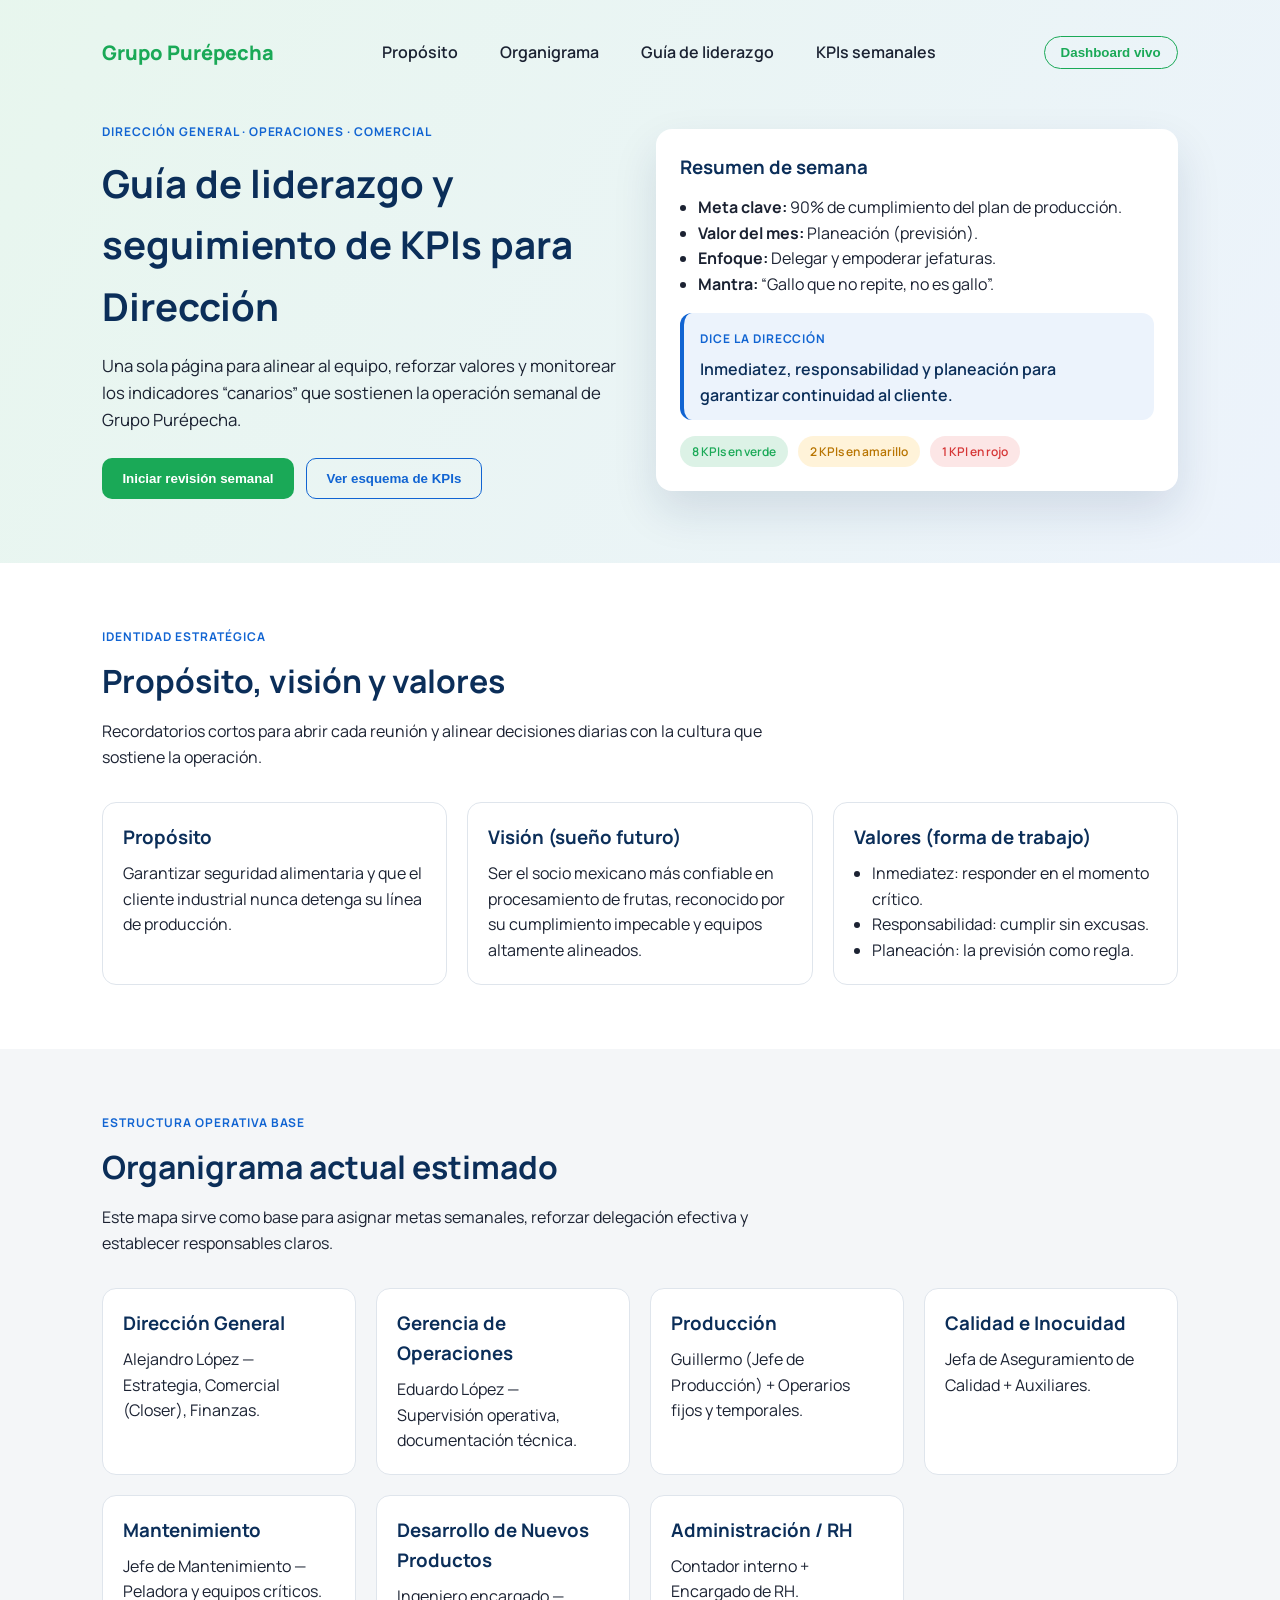
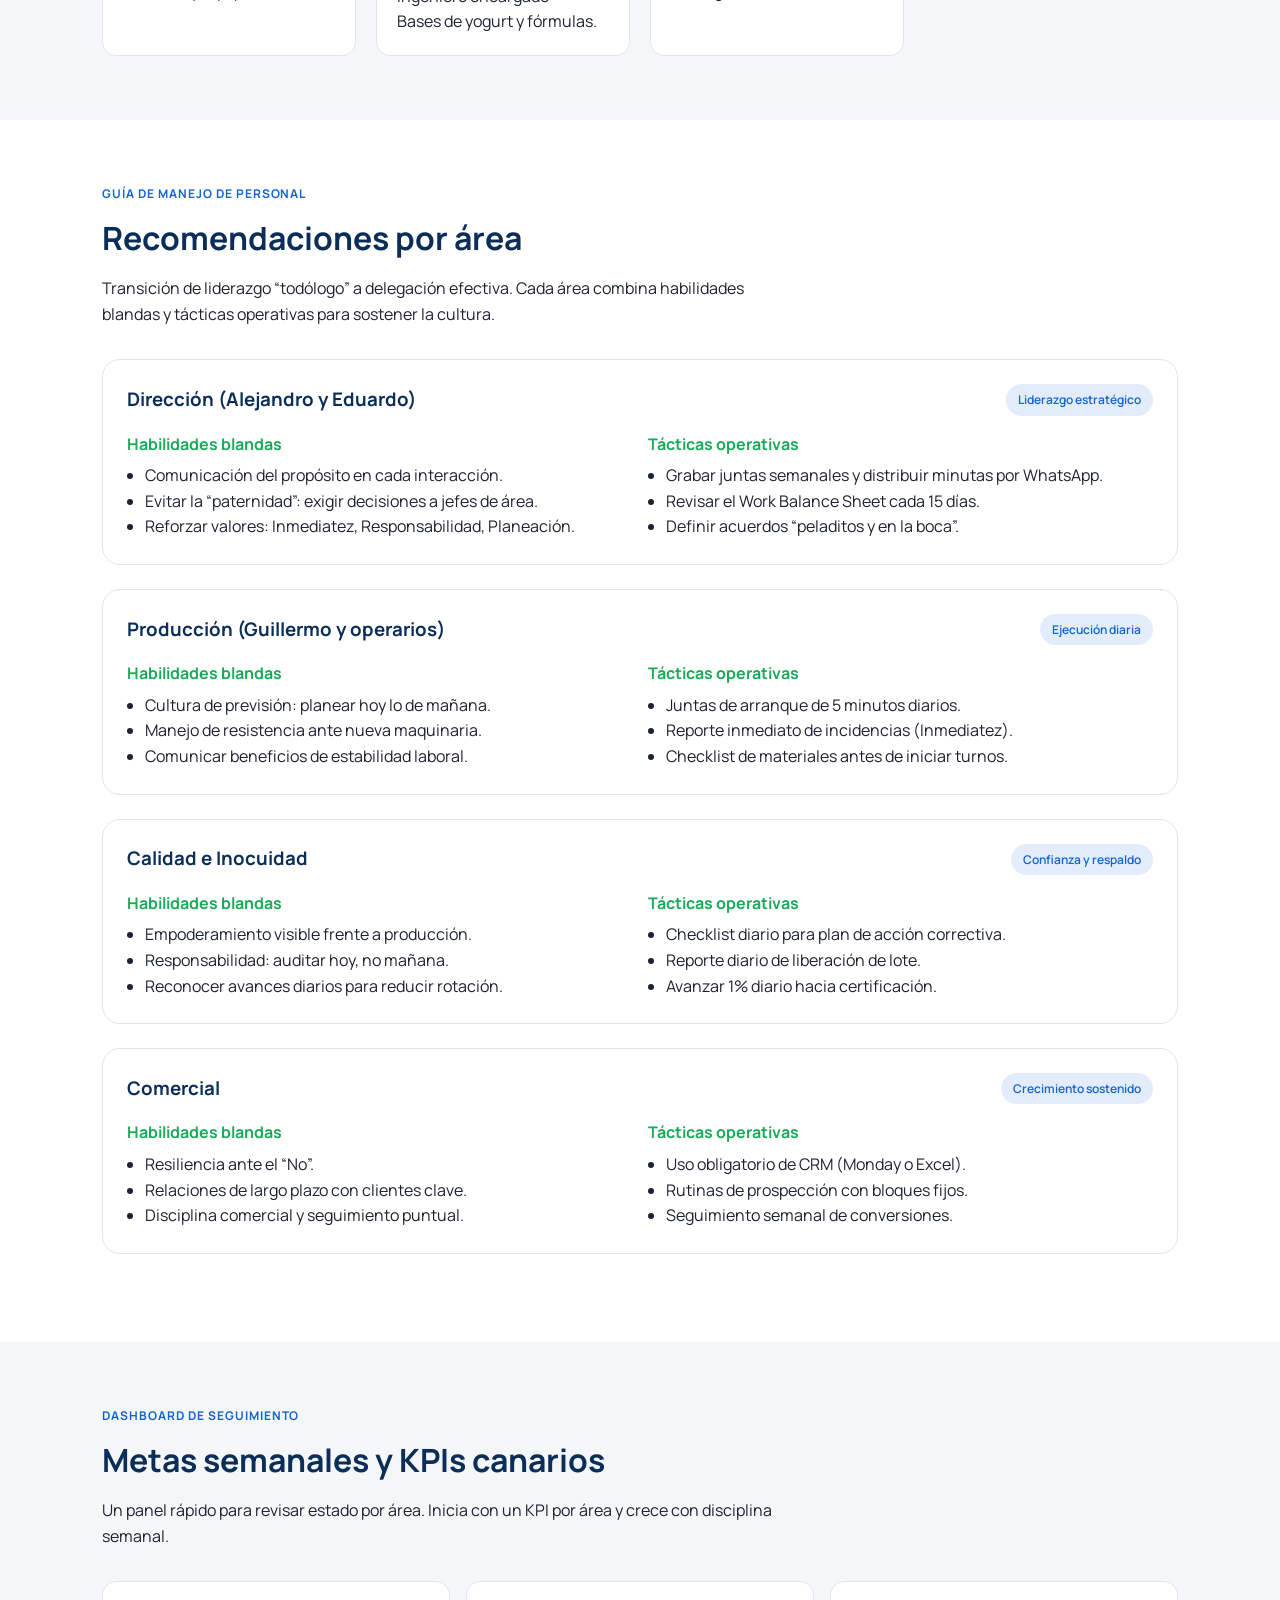
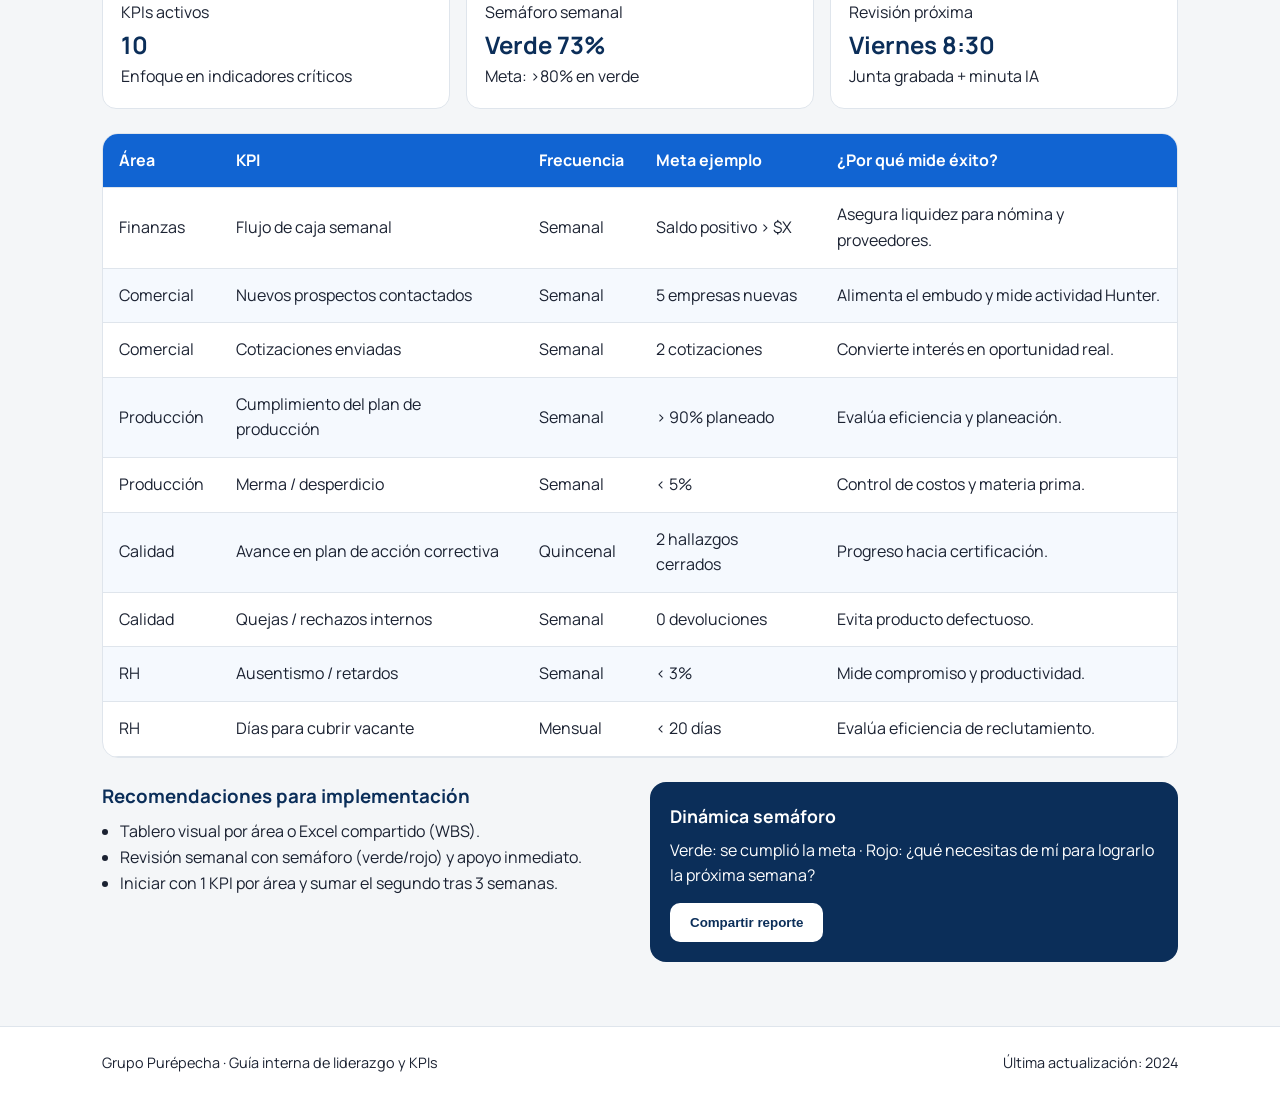
==== index.html @ 1cf467c3 "Add public assets for preview" ====
<!DOCTYPE html>
<html lang="es">
<head>
  <meta charset="UTF-8" />
  <meta name="viewport" content="width=device-width, initial-scale=1" />
  <title>Guía de Liderazgo & KPIs | Grupo Purépecha</title>
  <link rel="stylesheet" href="styles.css" />
  <link rel="preconnect" href="https://fonts.googleapis.com" />
  <link rel="preconnect" href="https://fonts.gstatic.com" crossorigin />
  <link
    href="https://fonts.googleapis.com/css2?family=Manrope:wght@400;500;600;700;800&display=swap"
    rel="stylesheet"
  />
</head>
<body>
  <header class="hero" id="inicio">
    <nav class="nav">
      <div class="logo">Grupo Purépecha</div>
      <div class="nav-links">
        <a href="#proposito">Propósito</a>
        <a href="#organigrama">Organigrama</a>
        <a href="#guia">Guía de liderazgo</a>
        <a href="#kpis">KPIs semanales</a>
      </div>
      <button class="nav-cta">Dashboard vivo</button>
    </nav>

    <section class="hero-content">
      <div>
        <p class="eyebrow">Dirección General · Operaciones · Comercial</p>
        <h1>Guía de liderazgo y seguimiento de KPIs para Dirección</h1>
        <p class="hero-lead">
          Una sola página para alinear al equipo, reforzar valores y monitorear los indicadores
          “canarios” que sostienen la operación semanal de Grupo Purépecha.
        </p>
        <div class="hero-actions">
          <button class="primary">Iniciar revisión semanal</button>
          <button class="ghost">Ver esquema de KPIs</button>
        </div>
      </div>
      <div class="hero-card">
        <h3>Resumen de semana</h3>
        <ul>
          <li><strong>Meta clave:</strong> 90% de cumplimiento del plan de producción.</li>
          <li><strong>Valor del mes:</strong> Planeación (previsión).</li>
          <li><strong>Enfoque:</strong> Delegar y empoderar jefaturas.</li>
          <li><strong>Mantra:</strong> “Gallo que no repite, no es gallo”.</li>
        </ul>
        <div class="quote">
          <span>Dice la Dirección</span>
          <p>Inmediatez, responsabilidad y planeación para garantizar continuidad al cliente.</p>
        </div>
        <div class="pill-row">
          <span class="pill success">8 KPIs en verde</span>
          <span class="pill warning">2 KPIs en amarillo</span>
          <span class="pill danger">1 KPI en rojo</span>
        </div>
      </div>
    </section>
  </header>

  <main>
    <section class="section" id="proposito">
      <div class="section-header">
        <p class="eyebrow">Identidad estratégica</p>
        <h2>Propósito, visión y valores</h2>
        <p>
          Recordatorios cortos para abrir cada reunión y alinear decisiones diarias con la cultura
          que sostiene la operación.
        </p>
      </div>
      <div class="grid three">
        <article class="card">
          <h3>Propósito</h3>
          <p>
            Garantizar seguridad alimentaria y que el cliente industrial nunca detenga su línea de
            producción.
          </p>
        </article>
        <article class="card">
          <h3>Visión (sueño futuro)</h3>
          <p>
            Ser el socio mexicano más confiable en procesamiento de frutas, reconocido por su
            cumplimiento impecable y equipos altamente alineados.
          </p>
        </article>
        <article class="card">
          <h3>Valores (forma de trabajo)</h3>
          <ul>
            <li>Inmediatez: responder en el momento crítico.</li>
            <li>Responsabilidad: cumplir sin excusas.</li>
            <li>Planeación: la previsión como regla.</li>
          </ul>
        </article>
      </div>
    </section>

    <section class="section soft" id="organigrama">
      <div class="section-header">
        <p class="eyebrow">Estructura operativa base</p>
        <h2>Organigrama actual estimado</h2>
        <p>
          Este mapa sirve como base para asignar metas semanales, reforzar delegación efectiva y
          establecer responsables claros.
        </p>
      </div>
      <div class="grid two">
        <article class="card">
          <h3>Dirección General</h3>
          <p>Alejandro López — Estrategia, Comercial (Closer), Finanzas.</p>
        </article>
        <article class="card">
          <h3>Gerencia de Operaciones</h3>
          <p>Eduardo López — Supervisión operativa, documentación técnica.</p>
        </article>
        <article class="card">
          <h3>Producción</h3>
          <p>Guillermo (Jefe de Producción) + Operarios fijos y temporales.</p>
        </article>
        <article class="card">
          <h3>Calidad e Inocuidad</h3>
          <p>Jefa de Aseguramiento de Calidad + Auxiliares.</p>
        </article>
        <article class="card">
          <h3>Mantenimiento</h3>
          <p>Jefe de Mantenimiento — Peladora y equipos críticos.</p>
        </article>
        <article class="card">
          <h3>Desarrollo de Nuevos Productos</h3>
          <p>Ingeniero encargado — Bases de yogurt y fórmulas.</p>
        </article>
        <article class="card">
          <h3>Administración / RH</h3>
          <p>Contador interno + Encargado de RH.</p>
        </article>
      </div>
    </section>

    <section class="section" id="guia">
      <div class="section-header">
        <p class="eyebrow">Guía de manejo de personal</p>
        <h2>Recomendaciones por área</h2>
        <p>
          Transición de liderazgo “todólogo” a delegación efectiva. Cada área combina habilidades
          blandas y tácticas operativas para sostener la cultura.
        </p>
      </div>

      <div class="area">
        <div class="area-title">
          <h3>Dirección (Alejandro y Eduardo)</h3>
          <span class="tag">Liderazgo estratégico</span>
        </div>
        <div class="area-grid">
          <div>
            <h4>Habilidades blandas</h4>
            <ul>
              <li>Comunicación del propósito en cada interacción.</li>
              <li>Evitar la “paternidad”: exigir decisiones a jefes de área.</li>
              <li>Reforzar valores: Inmediatez, Responsabilidad, Planeación.</li>
            </ul>
          </div>
          <div>
            <h4>Tácticas operativas</h4>
            <ul>
              <li>Grabar juntas semanales y distribuir minutas por WhatsApp.</li>
              <li>Revisar el Work Balance Sheet cada 15 días.</li>
              <li>Definir acuerdos “peladitos y en la boca”.</li>
            </ul>
          </div>
        </div>
      </div>

      <div class="area">
        <div class="area-title">
          <h3>Producción (Guillermo y operarios)</h3>
          <span class="tag">Ejecución diaria</span>
        </div>
        <div class="area-grid">
          <div>
            <h4>Habilidades blandas</h4>
            <ul>
              <li>Cultura de previsión: planear hoy lo de mañana.</li>
              <li>Manejo de resistencia ante nueva maquinaria.</li>
              <li>Comunicar beneficios de estabilidad laboral.</li>
            </ul>
          </div>
          <div>
            <h4>Tácticas operativas</h4>
            <ul>
              <li>Juntas de arranque de 5 minutos diarios.</li>
              <li>Reporte inmediato de incidencias (Inmediatez).</li>
              <li>Checklist de materiales antes de iniciar turnos.</li>
            </ul>
          </div>
        </div>
      </div>

      <div class="area">
        <div class="area-title">
          <h3>Calidad e Inocuidad</h3>
          <span class="tag">Confianza y respaldo</span>
        </div>
        <div class="area-grid">
          <div>
            <h4>Habilidades blandas</h4>
            <ul>
              <li>Empoderamiento visible frente a producción.</li>
              <li>Responsabilidad: auditar hoy, no mañana.</li>
              <li>Reconocer avances diarios para reducir rotación.</li>
            </ul>
          </div>
          <div>
            <h4>Tácticas operativas</h4>
            <ul>
              <li>Checklist diario para plan de acción correctiva.</li>
              <li>Reporte diario de liberación de lote.</li>
              <li>Avanzar 1% diario hacia certificación.</li>
            </ul>
          </div>
        </div>
      </div>

      <div class="area">
        <div class="area-title">
          <h3>Comercial</h3>
          <span class="tag">Crecimiento sostenido</span>
        </div>
        <div class="area-grid">
          <div>
            <h4>Habilidades blandas</h4>
            <ul>
              <li>Resiliencia ante el “No”.</li>
              <li>Relaciones de largo plazo con clientes clave.</li>
              <li>Disciplina comercial y seguimiento puntual.</li>
            </ul>
          </div>
          <div>
            <h4>Tácticas operativas</h4>
            <ul>
              <li>Uso obligatorio de CRM (Monday o Excel).</li>
              <li>Rutinas de prospección con bloques fijos.</li>
              <li>Seguimiento semanal de conversiones.</li>
            </ul>
          </div>
        </div>
      </div>
    </section>

    <section class="section soft" id="kpis">
      <div class="section-header">
        <p class="eyebrow">Dashboard de seguimiento</p>
        <h2>Metas semanales y KPIs canarios</h2>
        <p>
          Un panel rápido para revisar estado por área. Inicia con un KPI por área y crece con
          disciplina semanal.
        </p>
      </div>

      <div class="kpi-highlights">
        <div class="highlight">
          <p>KPIs activos</p>
          <h3>10</h3>
          <span>Enfoque en indicadores críticos</span>
        </div>
        <div class="highlight">
          <p>Semáforo semanal</p>
          <h3>Verde 73%</h3>
          <span>Meta: &gt;80% en verde</span>
        </div>
        <div class="highlight">
          <p>Revisión próxima</p>
          <h3>Viernes 8:30</h3>
          <span>Junta grabada + minuta IA</span>
        </div>
      </div>

      <div class="table-wrapper">
        <table>
          <thead>
            <tr>
              <th>Área</th>
              <th>KPI</th>
              <th>Frecuencia</th>
              <th>Meta ejemplo</th>
              <th>¿Por qué mide éxito?</th>
            </tr>
          </thead>
          <tbody>
            <tr>
              <td>Finanzas</td>
              <td>Flujo de caja semanal</td>
              <td>Semanal</td>
              <td>Saldo positivo &gt; $X</td>
              <td>Asegura liquidez para nómina y proveedores.</td>
            </tr>
            <tr>
              <td>Comercial</td>
              <td>Nuevos prospectos contactados</td>
              <td>Semanal</td>
              <td>5 empresas nuevas</td>
              <td>Alimenta el embudo y mide actividad Hunter.</td>
            </tr>
            <tr>
              <td>Comercial</td>
              <td>Cotizaciones enviadas</td>
              <td>Semanal</td>
              <td>2 cotizaciones</td>
              <td>Convierte interés en oportunidad real.</td>
            </tr>
            <tr>
              <td>Producción</td>
              <td>Cumplimiento del plan de producción</td>
              <td>Semanal</td>
              <td>&gt; 90% planeado</td>
              <td>Evalúa eficiencia y planeación.</td>
            </tr>
            <tr>
              <td>Producción</td>
              <td>Merma / desperdicio</td>
              <td>Semanal</td>
              <td>&lt; 5%</td>
              <td>Control de costos y materia prima.</td>
            </tr>
            <tr>
              <td>Calidad</td>
              <td>Avance en plan de acción correctiva</td>
              <td>Quincenal</td>
              <td>2 hallazgos cerrados</td>
              <td>Progreso hacia certificación.</td>
            </tr>
            <tr>
              <td>Calidad</td>
              <td>Quejas / rechazos internos</td>
              <td>Semanal</td>
              <td>0 devoluciones</td>
              <td>Evita producto defectuoso.</td>
            </tr>
            <tr>
              <td>RH</td>
              <td>Ausentismo / retardos</td>
              <td>Semanal</td>
              <td>&lt; 3%</td>
              <td>Mide compromiso y productividad.</td>
            </tr>
            <tr>
              <td>RH</td>
              <td>Días para cubrir vacante</td>
              <td>Mensual</td>
              <td>&lt; 20 días</td>
              <td>Evalúa eficiencia de reclutamiento.</td>
            </tr>
          </tbody>
        </table>
      </div>

      <div class="recommendations">
        <div>
          <h3>Recomendaciones para implementación</h3>
          <ul>
            <li>Tablero visual por área o Excel compartido (WBS).</li>
            <li>Revisión semanal con semáforo (verde/rojo) y apoyo inmediato.</li>
            <li>Iniciar con 1 KPI por área y sumar el segundo tras 3 semanas.</li>
          </ul>
        </div>
        <div class="callout">
          <h4>Dinámica semáforo</h4>
          <p>
            Verde: se cumplió la meta · Rojo: ¿qué necesitas de mí para lograrlo la próxima semana?
          </p>
          <button class="primary">Compartir reporte</button>
        </div>
      </div>
    </section>
  </main>

  <footer>
    <p>Grupo Purépecha · Guía interna de liderazgo y KPIs</p>
    <span>Última actualización: 2024</span>
  </footer>
</body>
</html>
---- styles.css ----
:root {
  --verde: #1aa957;
  --azul: #1164d2;
  --azul-oscuro: #0b2e59;
  --gris: #f4f6f8;
  --texto: #1b2232;
  --borde: #dfe5ec;
}

* {
  box-sizing: border-box;
  margin: 0;
  padding: 0;
}

body {
  font-family: "Manrope", sans-serif;
  color: var(--texto);
  background: #fff;
  line-height: 1.6;
}

a {
  text-decoration: none;
  color: inherit;
}

header.hero {
  background: linear-gradient(120deg, rgba(26, 169, 87, 0.1), rgba(17, 100, 210, 0.08));
  padding: 32px 8vw 64px;
}

.nav {
  display: flex;
  align-items: center;
  justify-content: space-between;
  gap: 24px;
  flex-wrap: wrap;
}

.logo {
  font-weight: 800;
  color: var(--verde);
  font-size: 1.25rem;
}

.nav-links {
  display: flex;
  gap: 18px;
  flex-wrap: wrap;
  font-weight: 600;
}

.nav-links a {
  padding: 8px 12px;
  border-radius: 20px;
}

.nav-links a:hover {
  background: rgba(26, 169, 87, 0.12);
}

.nav-cta {
  border: 1px solid var(--verde);
  color: var(--verde);
  background: transparent;
  padding: 8px 16px;
  border-radius: 20px;
  font-weight: 600;
}

.hero-content {
  margin-top: 48px;
  display: grid;
  grid-template-columns: repeat(auto-fit, minmax(280px, 1fr));
  gap: 32px;
  align-items: center;
}

.eyebrow {
  text-transform: uppercase;
  letter-spacing: 0.08em;
  font-size: 0.75rem;
  color: var(--azul);
  font-weight: 700;
}

h1 {
  font-size: clamp(2.2rem, 3vw, 3rem);
  margin: 12px 0 16px;
  color: var(--azul-oscuro);
}

.hero-lead {
  font-size: 1.05rem;
  margin-bottom: 24px;
  max-width: 520px;
}

.hero-actions {
  display: flex;
  gap: 12px;
  flex-wrap: wrap;
}

button.primary {
  background: var(--verde);
  color: #fff;
  border: none;
  padding: 12px 20px;
  border-radius: 10px;
  font-weight: 600;
}

button.ghost {
  border: 1px solid var(--azul);
  background: transparent;
  padding: 12px 20px;
  border-radius: 10px;
  color: var(--azul);
  font-weight: 600;
}

.hero-card {
  background: #fff;
  border-radius: 16px;
  padding: 24px;
  box-shadow: 0 20px 45px rgba(14, 45, 89, 0.12);
}

.hero-card h3 {
  margin-bottom: 12px;
  color: var(--azul-oscuro);
}

.hero-card ul {
  margin-bottom: 16px;
  padding-left: 18px;
}

.quote {
  background: rgba(17, 100, 210, 0.08);
  border-left: 4px solid var(--azul);
  padding: 12px 16px;
  border-radius: 12px;
  margin-bottom: 16px;
}

.quote span {
  font-size: 0.75rem;
  font-weight: 700;
  color: var(--azul);
  text-transform: uppercase;
  letter-spacing: 0.08em;
}

.quote p {
  margin-top: 6px;
  color: var(--azul-oscuro);
  font-weight: 600;
}

.pill-row {
  display: flex;
  gap: 10px;
  flex-wrap: wrap;
}

.pill {
  font-size: 0.75rem;
  padding: 6px 12px;
  border-radius: 999px;
  font-weight: 600;
}

.pill.success {
  background: rgba(26, 169, 87, 0.15);
  color: var(--verde);
}

.pill.warning {
  background: rgba(255, 174, 0, 0.15);
  color: #b87400;
}

.pill.danger {
  background: rgba(235, 87, 87, 0.15);
  color: #d63636;
}

.section {
  padding: 64px 8vw;
}

.section.soft {
  background: var(--gris);
}

.section-header {
  max-width: 680px;
  margin-bottom: 32px;
}

.section-header h2 {
  font-size: clamp(1.8rem, 2.5vw, 2.4rem);
  color: var(--azul-oscuro);
  margin: 10px 0 12px;
}

.grid {
  display: grid;
  gap: 20px;
}

.grid.two {
  grid-template-columns: repeat(auto-fit, minmax(240px, 1fr));
}

.grid.three {
  grid-template-columns: repeat(auto-fit, minmax(260px, 1fr));
}

.card {
  background: #fff;
  padding: 20px;
  border-radius: 14px;
  border: 1px solid var(--borde);
}

.card h3 {
  color: var(--azul-oscuro);
  margin-bottom: 8px;
}

.card ul {
  padding-left: 18px;
}

.area {
  border: 1px solid var(--borde);
  border-radius: 18px;
  padding: 24px;
  margin-bottom: 24px;
  background: #fff;
}

.area-title {
  display: flex;
  align-items: center;
  justify-content: space-between;
  gap: 12px;
  margin-bottom: 16px;
  flex-wrap: wrap;
}

.area-title h3 {
  color: var(--azul-oscuro);
}

.tag {
  background: rgba(17, 100, 210, 0.12);
  color: var(--azul);
  padding: 6px 12px;
  border-radius: 999px;
  font-size: 0.75rem;
  font-weight: 600;
}

.area-grid {
  display: grid;
  grid-template-columns: repeat(auto-fit, minmax(220px, 1fr));
  gap: 16px;
}

.area-grid h4 {
  color: var(--verde);
  margin-bottom: 6px;
}

.area-grid ul {
  padding-left: 18px;
}

.kpi-highlights {
  display: grid;
  grid-template-columns: repeat(auto-fit, minmax(200px, 1fr));
  gap: 16px;
  margin-bottom: 24px;
}

.highlight {
  background: #fff;
  padding: 18px;
  border-radius: 14px;
  border: 1px solid var(--borde);
}

.highlight h3 {
  font-size: 1.5rem;
  color: var(--azul-oscuro);
}

.table-wrapper {
  background: #fff;
  border-radius: 16px;
  border: 1px solid var(--borde);
  overflow-x: auto;
  margin-bottom: 24px;
}

table {
  width: 100%;
  border-collapse: collapse;
  min-width: 680px;
}

thead {
  background: var(--azul);
  color: #fff;
}

th,
td {
  padding: 14px 16px;
  text-align: left;
  border-bottom: 1px solid var(--borde);
}

tbody tr:nth-child(even) {
  background: rgba(17, 100, 210, 0.04);
}

.recommendations {
  display: grid;
  gap: 20px;
  grid-template-columns: repeat(auto-fit, minmax(260px, 1fr));
  align-items: stretch;
}

.recommendations h3 {
  color: var(--azul-oscuro);
  margin-bottom: 8px;
}

.recommendations ul {
  padding-left: 18px;
}

.callout {
  background: var(--azul-oscuro);
  color: #fff;
  padding: 20px;
  border-radius: 16px;
}

.callout h4 {
  margin-bottom: 8px;
  font-size: 1.1rem;
}

.callout button {
  margin-top: 14px;
  background: #fff;
  color: var(--azul-oscuro);
}

footer {
  padding: 24px 8vw 40px;
  display: flex;
  justify-content: space-between;
  flex-wrap: wrap;
  gap: 10px;
  background: #fff;
  border-top: 1px solid var(--borde);
  font-size: 0.9rem;
}

@media (max-width: 720px) {
  .nav {
    flex-direction: column;
    align-items: flex-start;
  }

  .hero-actions {
    flex-direction: column;
    align-items: stretch;
  }
}
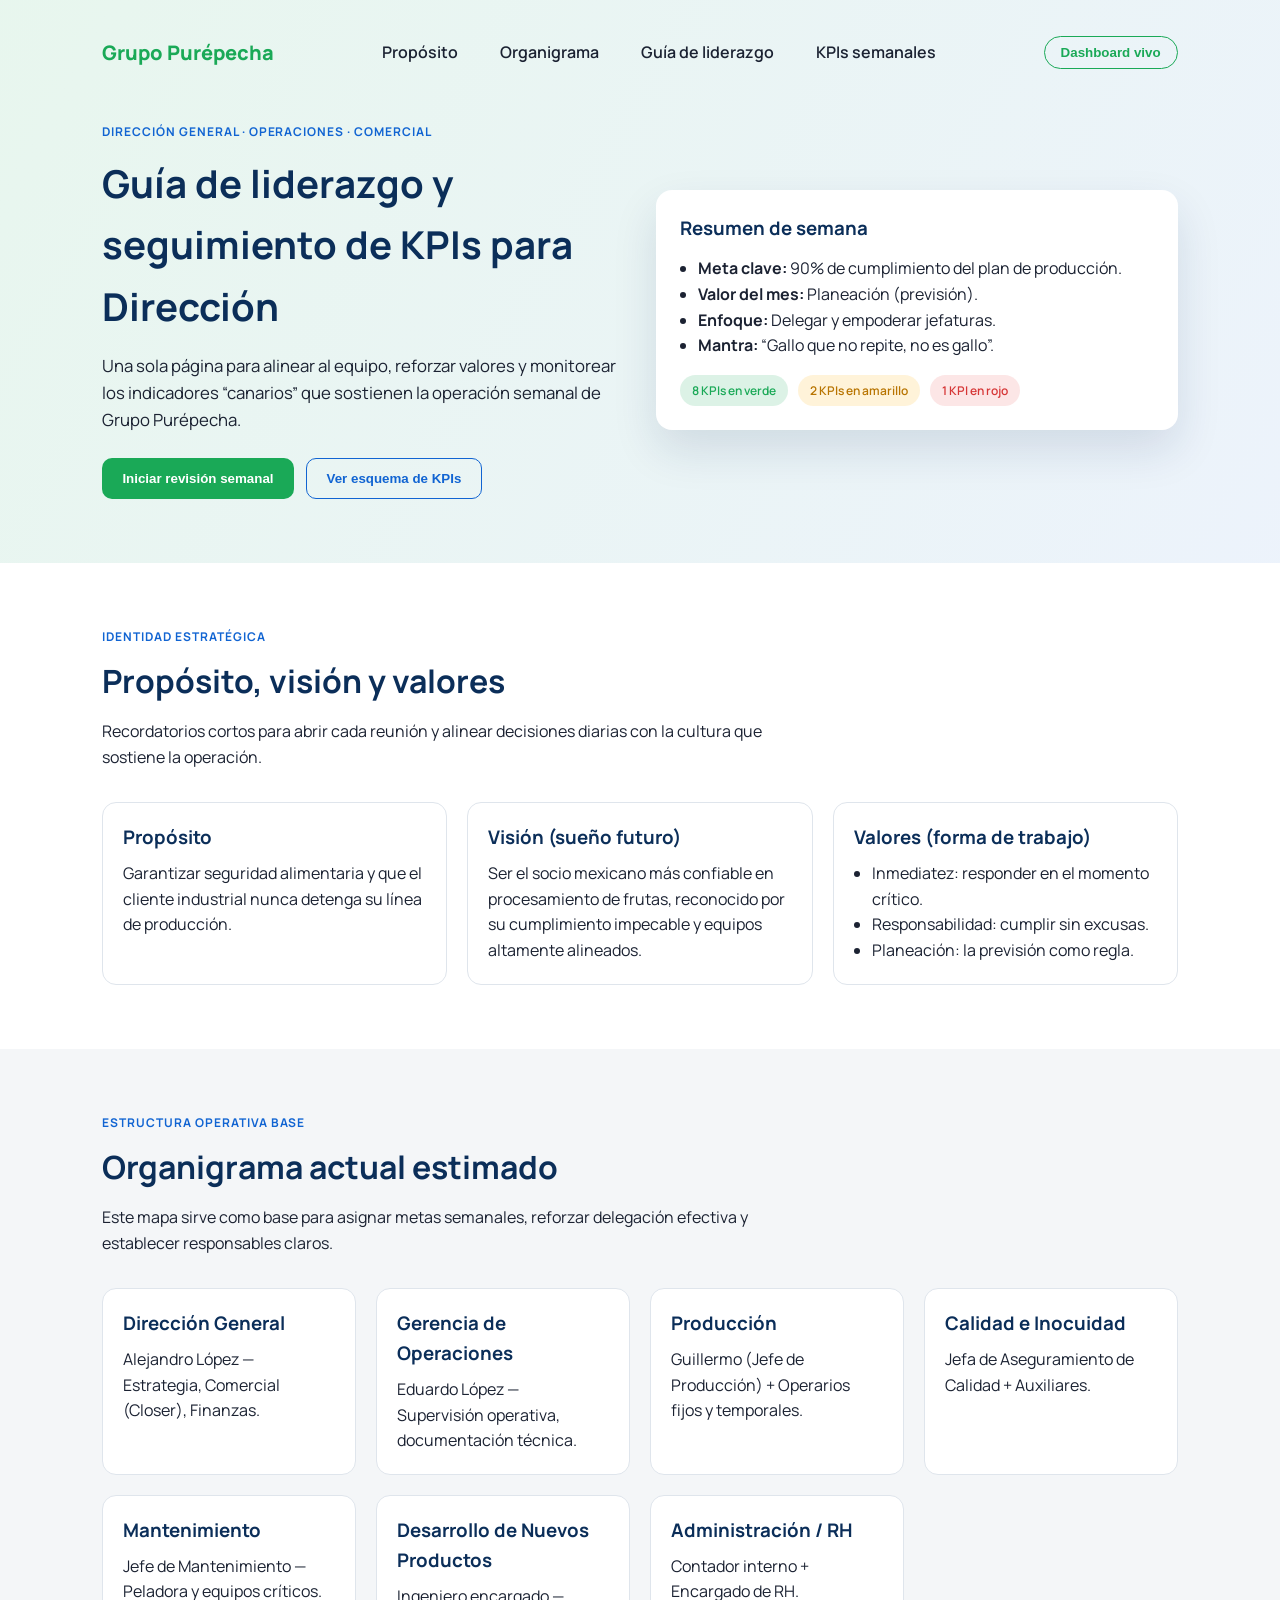
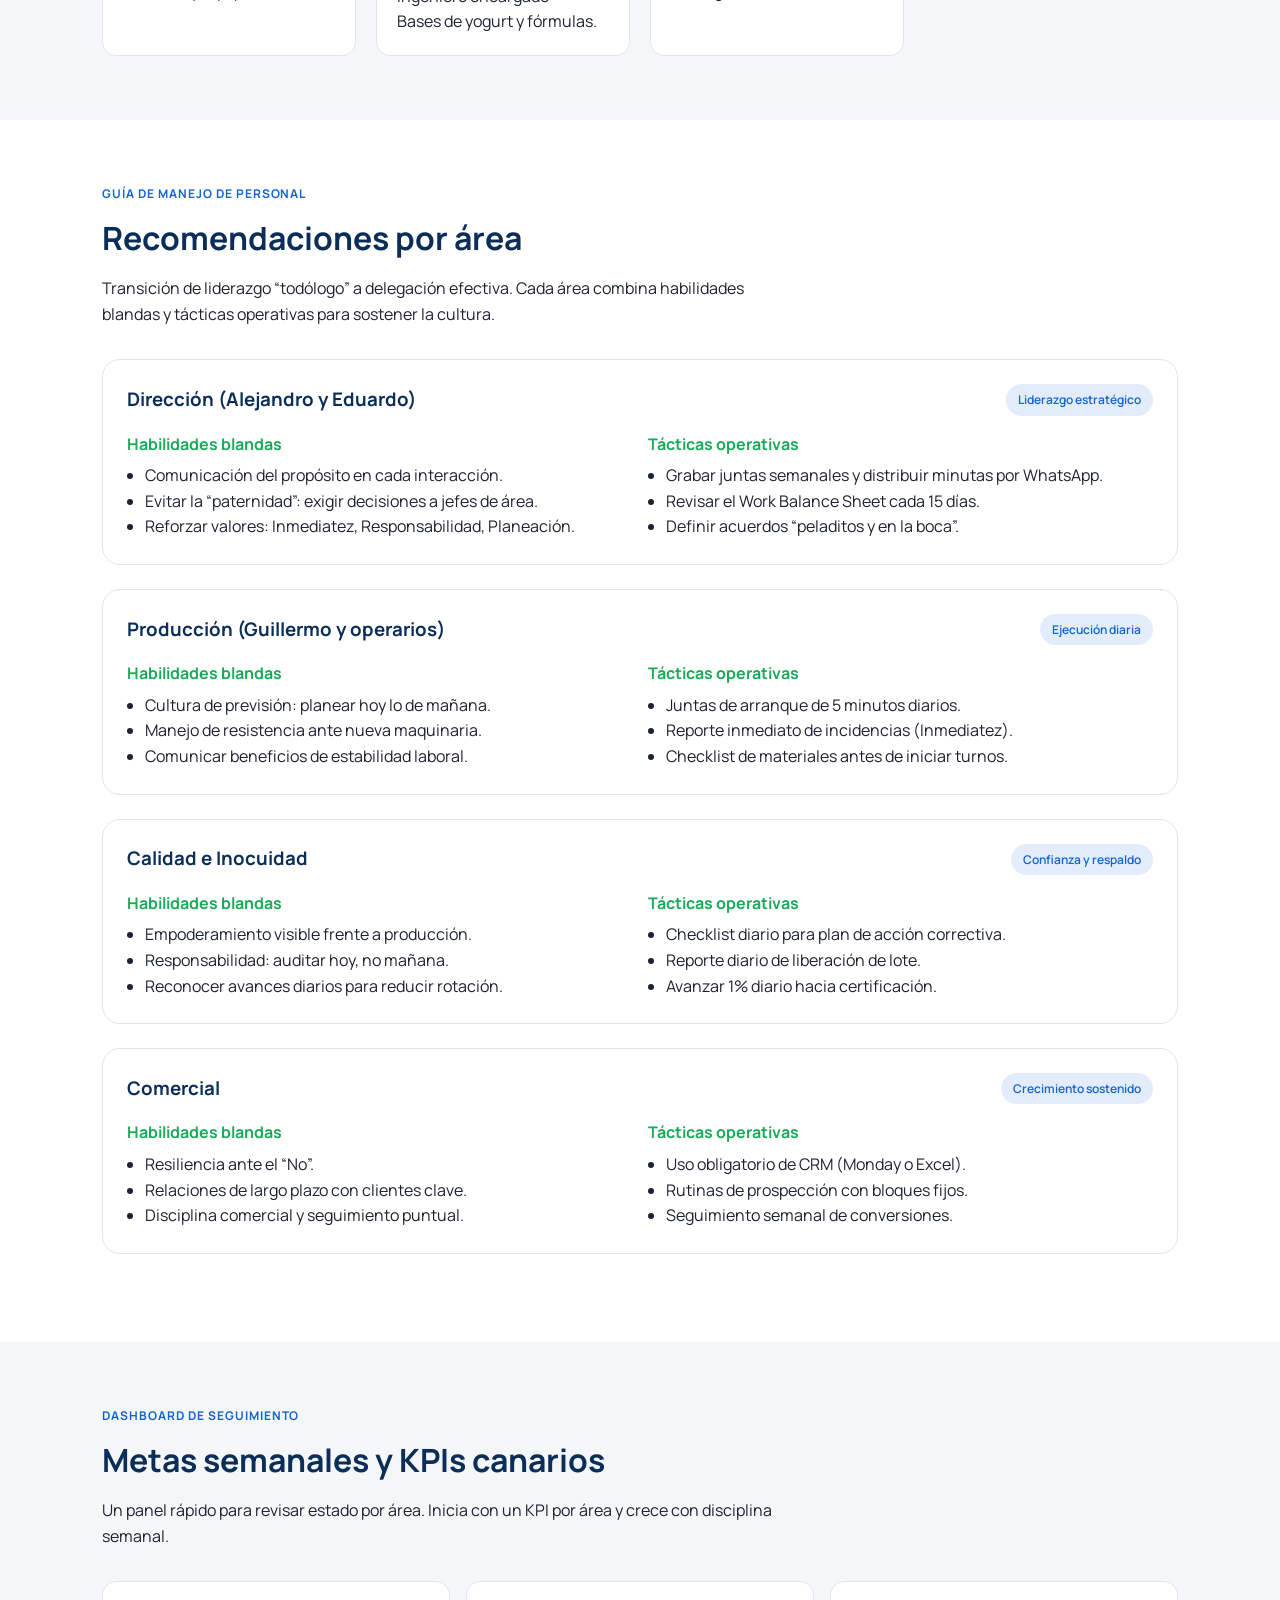
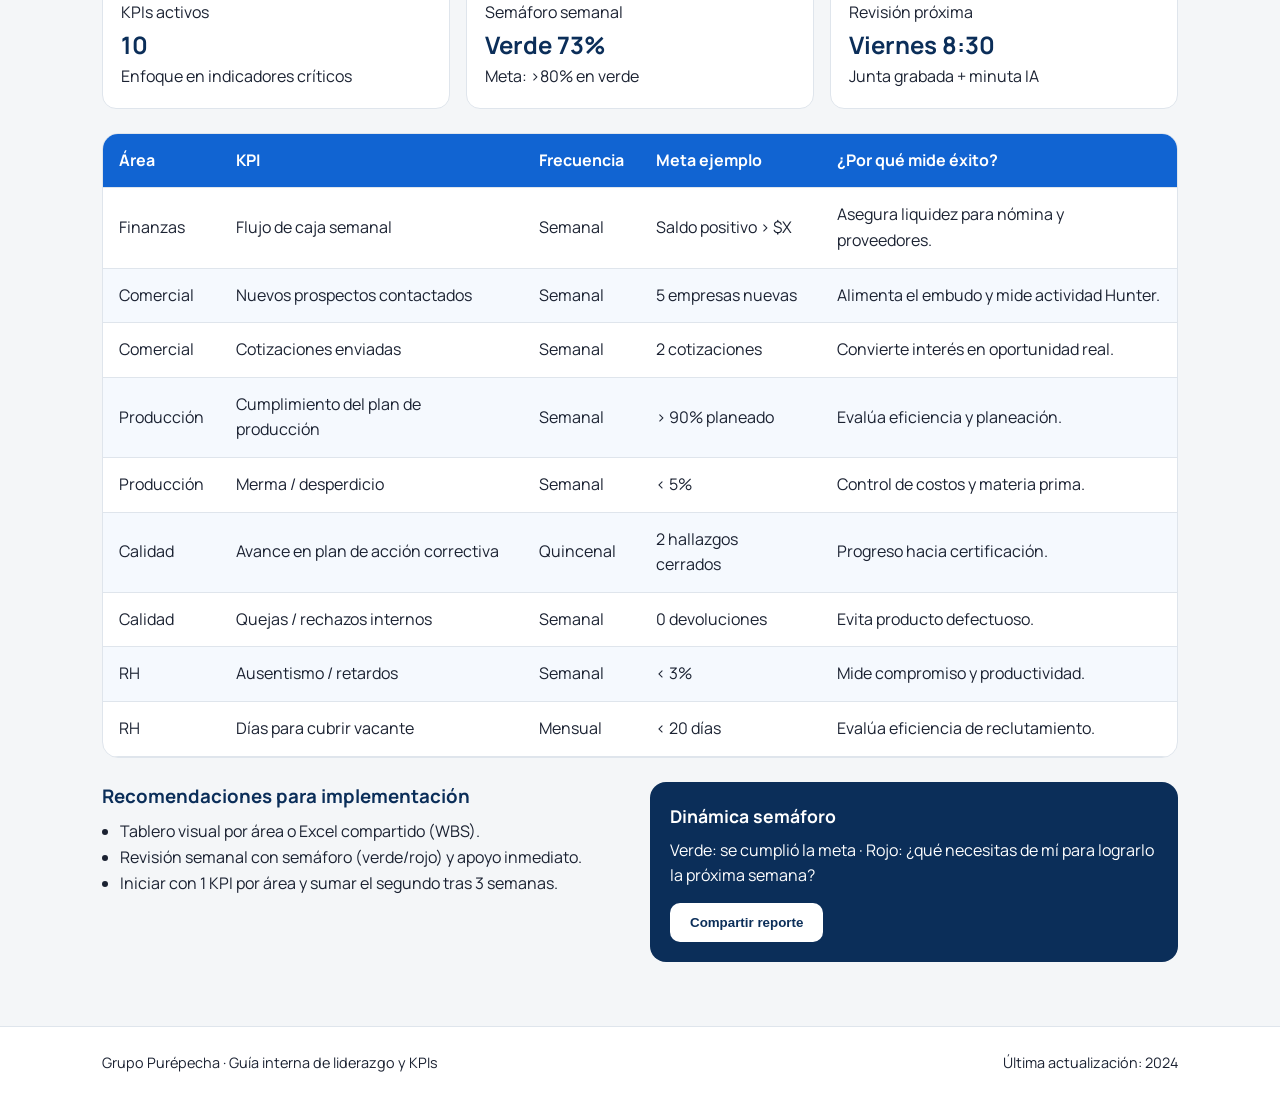
==== commit ae63f17f: "Remove direction quote callout" ====
--- a/index.html
+++ b/index.html
@@ -46,10 +46,6 @@
           <li><strong>Enfoque:</strong> Delegar y empoderar jefaturas.</li>
           <li><strong>Mantra:</strong> “Gallo que no repite, no es gallo”.</li>
         </ul>
-        <div class="quote">
-          <span>Dice la Dirección</span>
-          <p>Inmediatez, responsabilidad y planeación para garantizar continuidad al cliente.</p>
-        </div>
         <div class="pill-row">
           <span class="pill success">8 KPIs en verde</span>
           <span class="pill warning">2 KPIs en amarillo</span>
--- a/styles.css
+++ b/styles.css
@@ -138,28 +138,6 @@
   padding-left: 18px;
 }
 
-.quote {
-  background: rgba(17, 100, 210, 0.08);
-  border-left: 4px solid var(--azul);
-  padding: 12px 16px;
-  border-radius: 12px;
-  margin-bottom: 16px;
-}
-
-.quote span {
-  font-size: 0.75rem;
-  font-weight: 700;
-  color: var(--azul);
-  text-transform: uppercase;
-  letter-spacing: 0.08em;
-}
-
-.quote p {
-  margin-top: 6px;
-  color: var(--azul-oscuro);
-  font-weight: 600;
-}
-
 .pill-row {
   display: flex;
   gap: 10px;
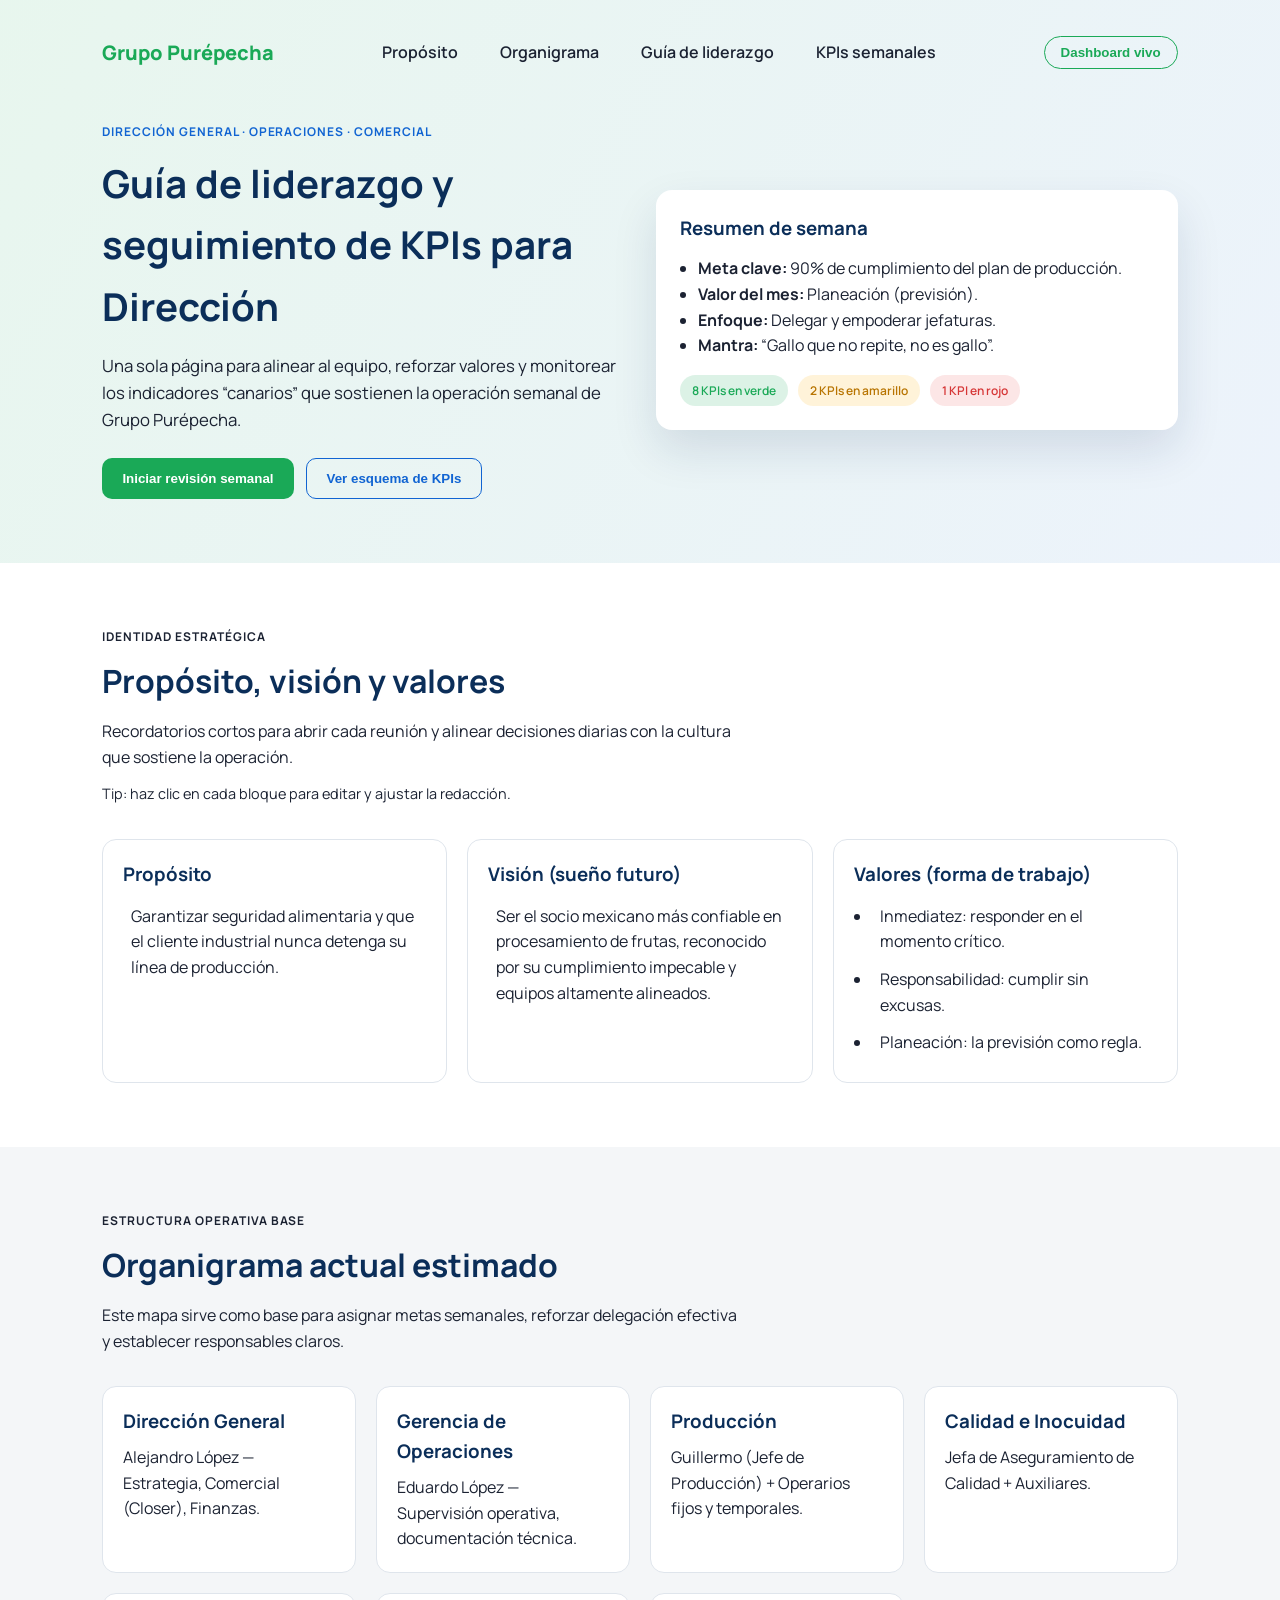
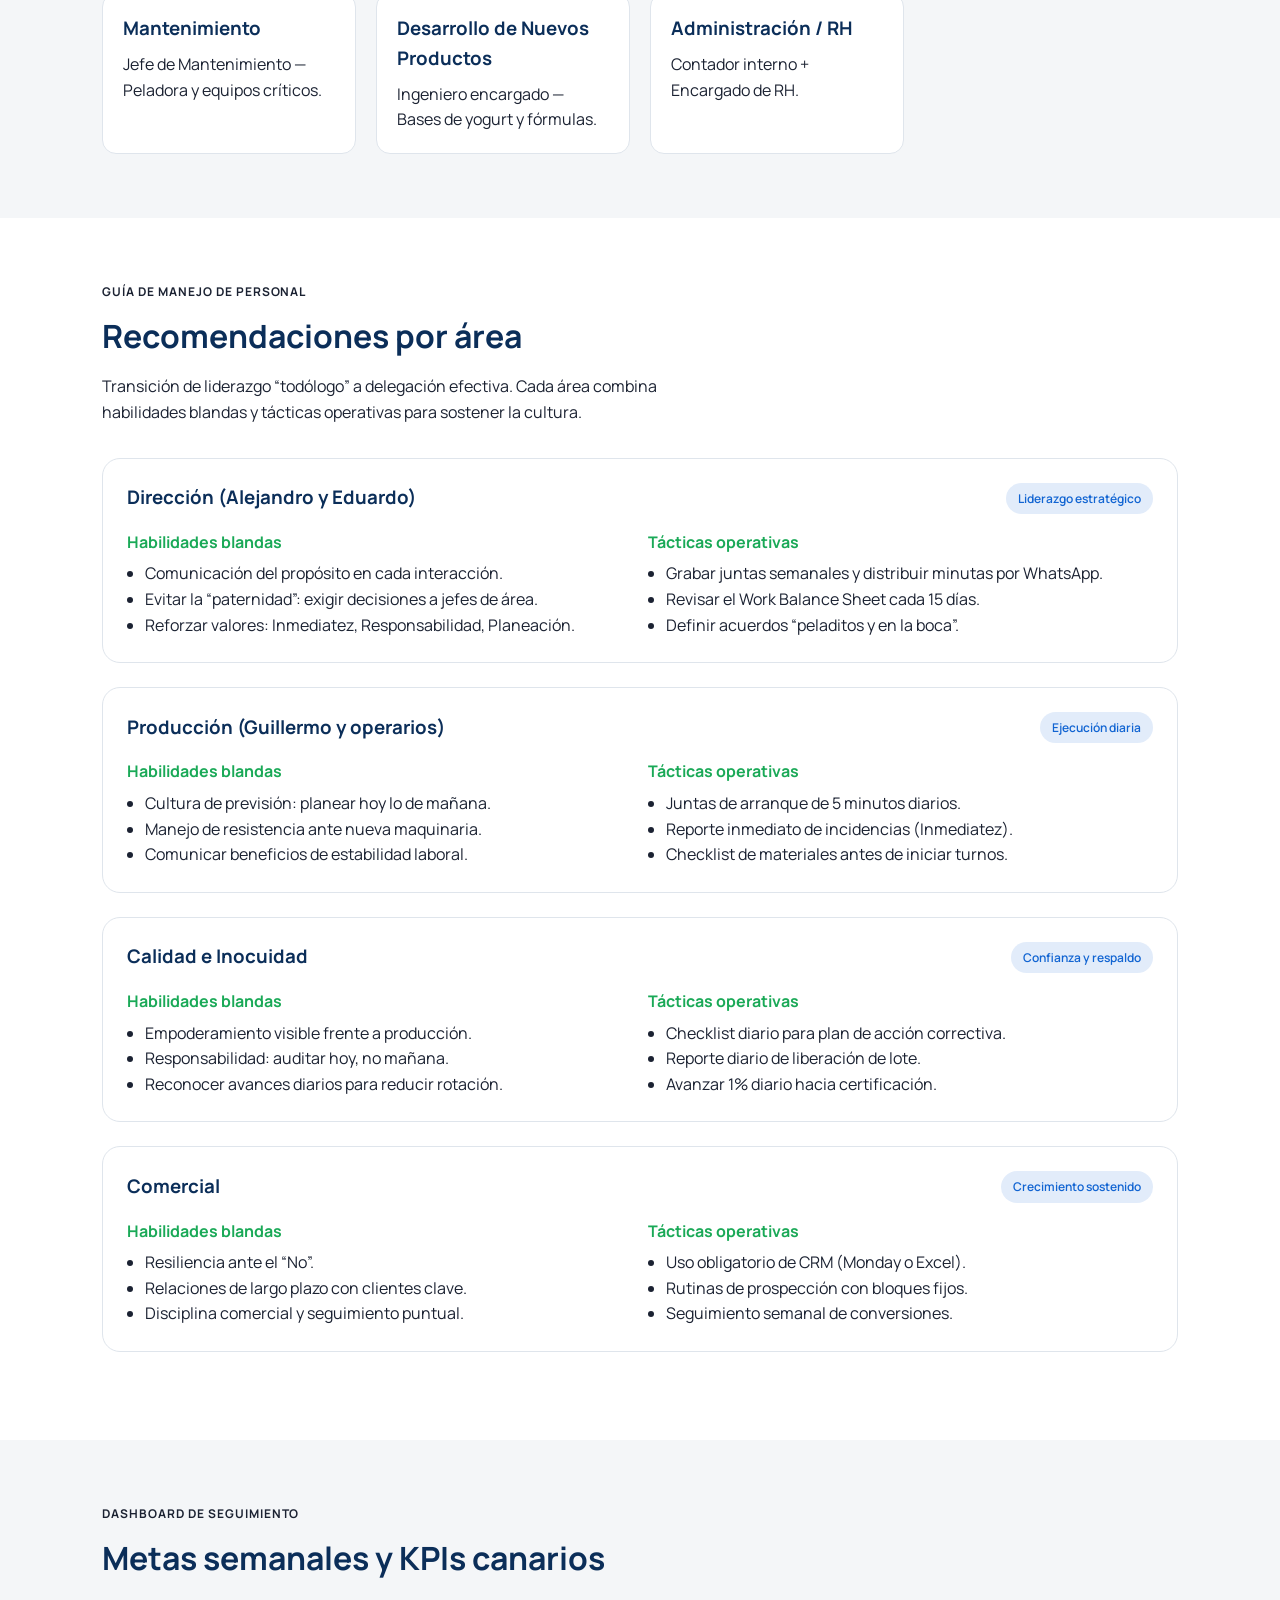
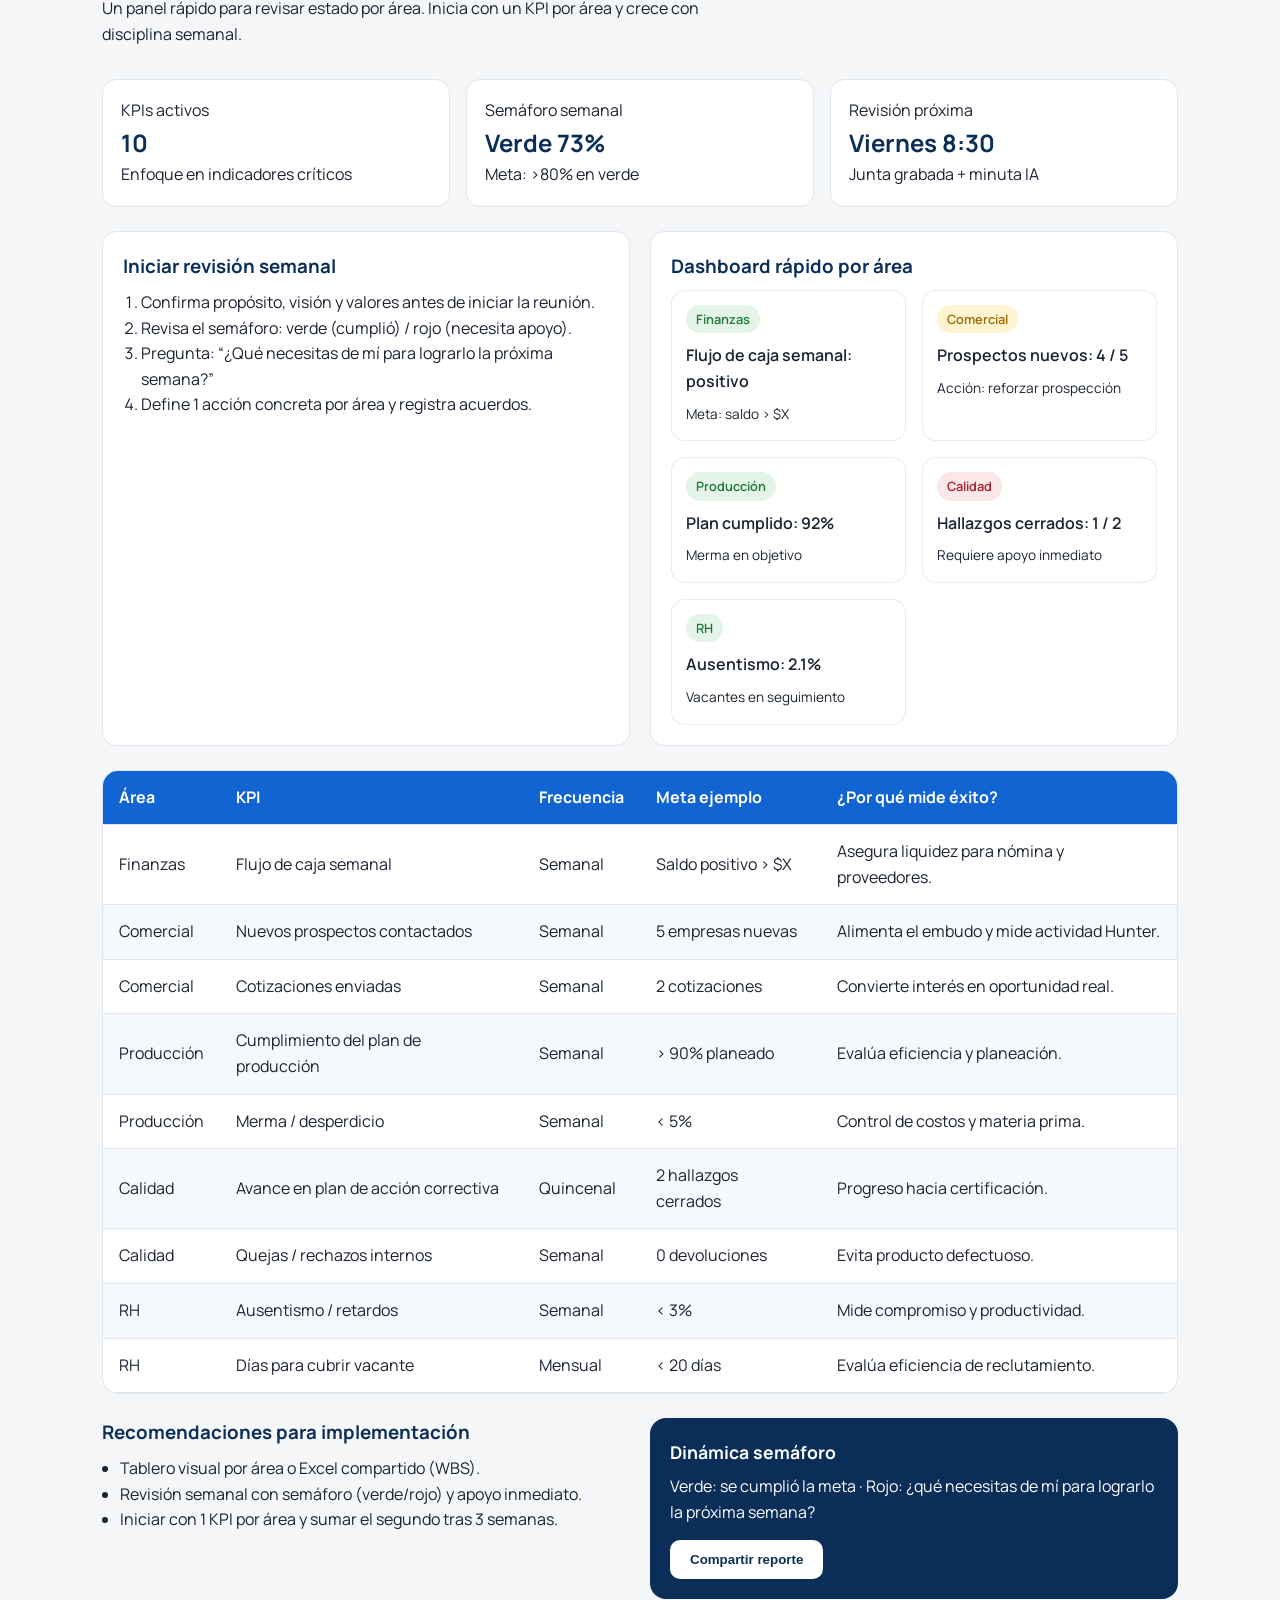
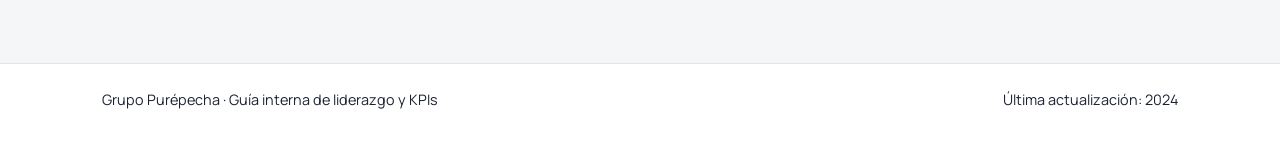
==== commit 649eecf9: "Add weekly review dashboard and editable culture blocks" ====
--- a/index.html
+++ b/index.html
@@ -64,18 +64,19 @@
           Recordatorios cortos para abrir cada reunión y alinear decisiones diarias con la cultura
           que sostiene la operación.
         </p>
+        <span class="helper">Tip: haz clic en cada bloque para editar y ajustar la redacción.</span>
       </div>
       <div class="grid three">
         <article class="card">
           <h3>Propósito</h3>
-          <p>
+          <p class="editable" contenteditable="true">
             Garantizar seguridad alimentaria y que el cliente industrial nunca detenga su línea de
             producción.
           </p>
         </article>
         <article class="card">
           <h3>Visión (sueño futuro)</h3>
-          <p>
+          <p class="editable" contenteditable="true">
             Ser el socio mexicano más confiable en procesamiento de frutas, reconocido por su
             cumplimiento impecable y equipos altamente alineados.
           </p>
@@ -83,9 +84,9 @@
         <article class="card">
           <h3>Valores (forma de trabajo)</h3>
           <ul>
-            <li>Inmediatez: responder en el momento crítico.</li>
-            <li>Responsabilidad: cumplir sin excusas.</li>
-            <li>Planeación: la previsión como regla.</li>
+            <li class="editable" contenteditable="true">Inmediatez: responder en el momento crítico.</li>
+            <li class="editable" contenteditable="true">Responsabilidad: cumplir sin excusas.</li>
+            <li class="editable" contenteditable="true">Planeación: la previsión como regla.</li>
           </ul>
         </article>
       </div>
@@ -271,6 +272,48 @@
         </div>
       </div>
 
+      <div class="review-grid">
+        <article class="card">
+          <h3>Iniciar revisión semanal</h3>
+          <ol>
+            <li>Confirma propósito, visión y valores antes de iniciar la reunión.</li>
+            <li>Revisa el semáforo: verde (cumplió) / rojo (necesita apoyo).</li>
+            <li>Pregunta: “¿Qué necesitas de mí para lograrlo la próxima semana?”</li>
+            <li>Define 1 acción concreta por área y registra acuerdos.</li>
+          </ol>
+        </article>
+        <article class="card">
+          <h3>Dashboard rápido por área</h3>
+          <div class="dashboard-grid">
+            <div class="status-card">
+              <span class="status-label success">Finanzas</span>
+              <p>Flujo de caja semanal: positivo</p>
+              <span class="status-meta">Meta: saldo &gt; $X</span>
+            </div>
+            <div class="status-card">
+              <span class="status-label warning">Comercial</span>
+              <p>Prospectos nuevos: 4 / 5</p>
+              <span class="status-meta">Acción: reforzar prospección</span>
+            </div>
+            <div class="status-card">
+              <span class="status-label success">Producción</span>
+              <p>Plan cumplido: 92%</p>
+              <span class="status-meta">Merma en objetivo</span>
+            </div>
+            <div class="status-card">
+              <span class="status-label danger">Calidad</span>
+              <p>Hallazgos cerrados: 1 / 2</p>
+              <span class="status-meta">Requiere apoyo inmediato</span>
+            </div>
+            <div class="status-card">
+              <span class="status-label success">RH</span>
+              <p>Ausentismo: 2.1%</p>
+              <span class="status-meta">Vacantes en seguimiento</span>
+            </div>
+          </div>
+        </article>
+      </div>
+
       <div class="table-wrapper">
         <table>
           <thead>
--- a/styles.css
+++ b/styles.css
@@ -185,6 +185,30 @@
   margin: 10px 0 12px;
 }
 
+.section-header p {
+  color: var(--muted);
+  max-width: 640px;
+}
+
+.helper {
+  display: inline-block;
+  margin-top: 12px;
+  font-size: 0.9rem;
+  color: var(--muted);
+}
+
+.editable {
+  outline: none;
+  border-radius: 12px;
+  padding: 6px 8px;
+  transition: box-shadow 0.2s ease, background 0.2s ease;
+}
+
+.editable:focus {
+  background: rgba(40, 167, 69, 0.08);
+  box-shadow: 0 0 0 2px rgba(0, 138, 62, 0.15);
+}
+
 .grid {
   display: grid;
   gap: 20px;
@@ -278,6 +302,67 @@
   color: var(--azul-oscuro);
 }
 
+.review-grid {
+  display: grid;
+  grid-template-columns: repeat(auto-fit, minmax(260px, 1fr));
+  gap: 20px;
+  margin-bottom: 24px;
+}
+
+.review-grid ol {
+  margin: 0;
+  padding-left: 18px;
+  color: var(--muted);
+}
+
+.dashboard-grid {
+  display: grid;
+  grid-template-columns: repeat(auto-fit, minmax(180px, 1fr));
+  gap: 16px;
+}
+
+.status-card {
+  border-radius: 14px;
+  border: 1px solid rgba(15, 23, 42, 0.08);
+  padding: 14px;
+  background: #fff;
+}
+
+.status-card p {
+  margin: 10px 0 6px;
+  font-weight: 600;
+}
+
+.status-meta {
+  font-size: 0.85rem;
+  color: var(--muted);
+}
+
+.status-label {
+  display: inline-flex;
+  align-items: center;
+  gap: 6px;
+  padding: 4px 10px;
+  border-radius: 999px;
+  font-size: 0.8rem;
+  font-weight: 600;
+}
+
+.status-label.success {
+  background: rgba(40, 167, 69, 0.12);
+  color: #1d7a34;
+}
+
+.status-label.warning {
+  background: rgba(255, 193, 7, 0.18);
+  color: #9a6b00;
+}
+
+.status-label.danger {
+  background: rgba(220, 53, 69, 0.12);
+  color: #a81f2c;
+}
+
 .table-wrapper {
   background: #fff;
   border-radius: 16px;
